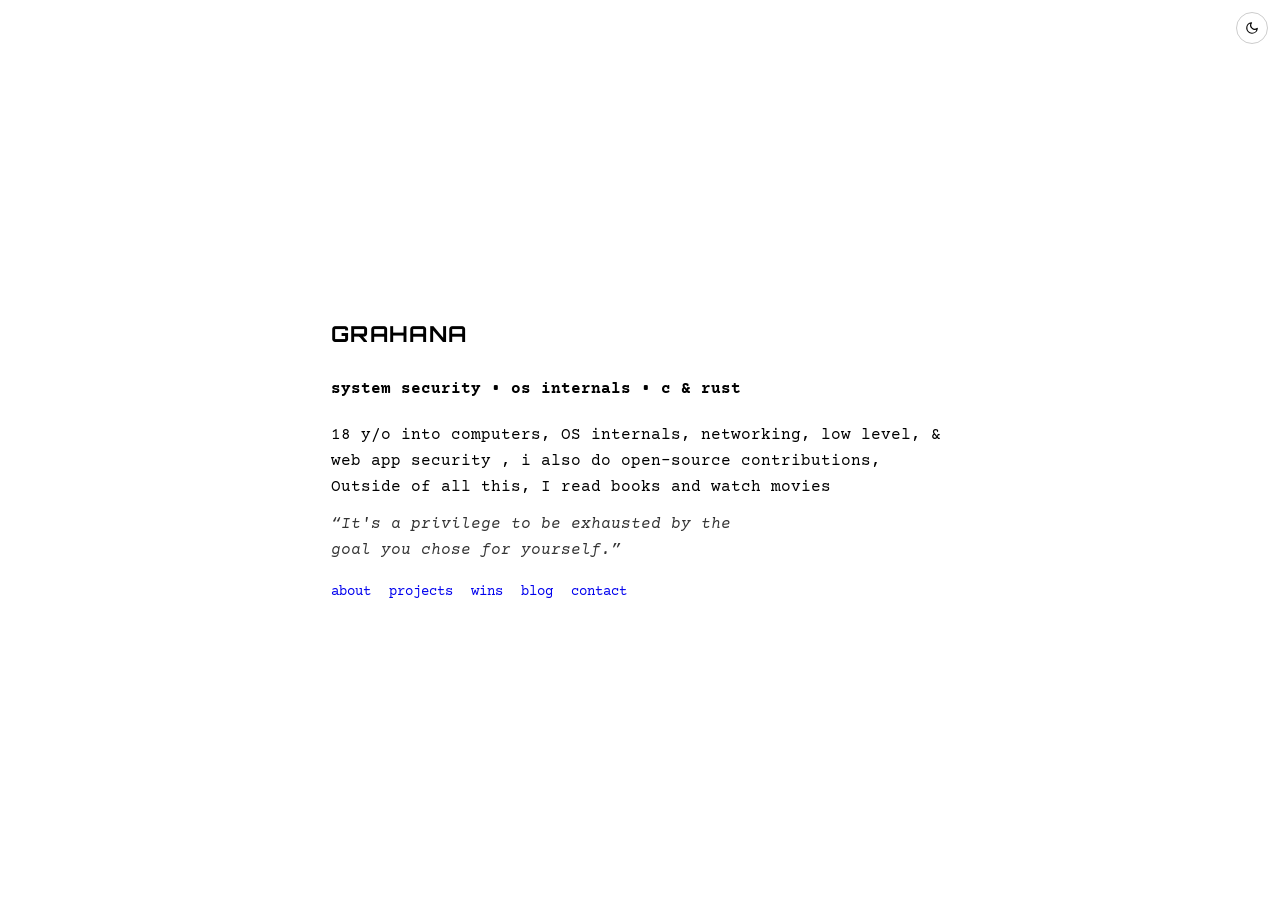
==== index.html @ 458f2785 "Update landing intro, theme toggle, and heading sizes" ====
<!DOCTYPE html>
<html lang="en">
<head>
<meta charset="UTF-8" />
<meta name="viewport" content="width=device-width, initial-scale=1.0" />
<title>Grahana — Security Engineer</title>
<meta name="description" content="Nandan Kumar C — Cybersecurity, Backend Engineering, Linux." />
<meta name="theme-color" content="#ffffff" />
<link rel="icon" type="image/jpeg" href="favicon.jpg" />
<link rel="apple-touch-icon" href="favicon.jpg" />
<link rel="preconnect" href="https://fonts.googleapis.com">
<link rel="preconnect" href="https://fonts.gstatic.com" crossorigin>
<link href="https://fonts.googleapis.com/css2?family=Courier+Prime:ital,wght@0,400;0,700;1,400&display=swap" rel="stylesheet">
<link href="https://fonts.googleapis.com/css2?family=Orbitron:wght@700&display=swap" rel="stylesheet">
<link rel="stylesheet" href="style.css" />
</head>
<body>
<main class="landing">
<h1>GRAHANA</h1>
<h4>system security • os internals • c & rust </h4>
<p>18 y/o into computers, OS internals, networking, low level, &amp; web app security , i also do open-source contributions, Outside of all this, I read books and watch movies</p>
<blockquote class="motto">“It's a privilege to be exhausted by the goal you chose for yourself.”</blockquote>

<nav>
<a href="about.html">about</a>
<a href="projects.html">projects</a>
<a href="wins.html">wins</a>
<a href="blog.html">blog</a>
<a href="contact.html">contact</a>
</nav>
</main>
<script src="script.js" defer></script>
</body>
</html>
---- style.css ----
:root{
  --bg:#fff;
  --ink:#000;
  --soft:#333;
  --muted:#555;
  --link:#0000EE;
  --line:#ccc;
  --sel-bg:#444;
  --sel-ink:#fff;
}
[data-theme="dark"]{
  --bg:#0e0e11;
  --ink:#e8e6e1;
  --soft:#c9c4ba;
  --muted:#9d978b;
  --link:#8aa6ff;
  --line:#2e2e34;
  --sel-bg:#e8e6e1;
  --sel-ink:#0e0e11;
}
html{scroll-behavior:smooth}
body{
  margin:0;
  background:var(--bg);
  color:var(--ink);
  font-family:"Courier Prime", "Courier New", monospace;
  font-size:16px;
  line-height:1.6;
}

/* landing */
.landing{
  text-align:left;
  padding:40px 16px 20px;
  min-height:100vh;
  min-height:100dvh;
  box-sizing:border-box;
  display:flex;
  flex-direction:column;
  justify-content:center;
}
.landing h1{font-family:"Orbitron", "Courier Prime", monospace; font-weight:700; letter-spacing:0.06em; font-size:22px; margin:0 0 4px}
.landing .tagline{color:var(--soft); margin:0 0 8px}
.landing .about-line{max-width:480px; margin:0 0 16px}
.landing .eyebrow{font-size:14px; color:var(--muted); margin:14px 0 0}
.landing .motto{font-style:italic; color:var(--soft); max-width:440px; margin:0 0 18px}
.landing-nav{margin:10px 0 0}
.landing-nav a{margin:0 6px 0 0}
nav{
  font-size:14px;
  display:flex; gap:18px; flex-wrap:wrap;
}
nav a{text-decoration:none}
.scroll-hint{display:none}

/* content */
main{max-width:650px; margin:0 auto; padding:10px 16px 50px}
h1,h2,h3{font-weight:700; margin:0 0 8px}
h1{font-size:22px}
h2{font-size:18px; margin:0 0 8px}
h3{font-size:16px; margin:18px 0 4px}
p{margin:0 0 12px}
ul{margin:0 0 12px; padding-left:22px}
section{margin:0; scroll-margin-top:16px}
.label{font-size:14px; color:var(--muted); margin:0}
.small{font-size:14px; color:var(--soft)}
.muted{color:var(--muted)}
a{color:var(--link); overflow-wrap:break-word}
img{max-width:100%; height:auto}
hr{border:none; border-top:1px solid var(--line); margin:24px 0}
.quote{margin:0 0 12px; padding-left:12px; border-left:3px solid var(--line)}
.quote p{font-style:italic; margin:0 0 4px}
.quote cite{font-size:13px; color:var(--muted); font-style:normal}
footer{font-size:14px; color:var(--soft)}

/* inverted text selection — follows theme */
::selection{background:var(--sel-bg); color:var(--sel-ink); text-shadow:none}
::-moz-selection{background:var(--sel-bg); color:var(--sel-ink); text-shadow:none}

/* dark-mode toggle */
.theme-toggle{
  position:fixed; top:12px; right:12px; z-index:50;
  width:32px; height:32px;
  display:inline-flex; align-items:center; justify-content:center;
  background:var(--bg); color:var(--ink);
  border:1px solid var(--line); border-radius:50%;
  padding:0; cursor:pointer; line-height:1;
}
.theme-toggle svg{width:14px; height:14px; display:block}
.theme-toggle:hover{border-color:var(--muted)}

/* phones */
@media(max-width:600px){
  body{font-size:15px}
  .landing{padding:32px 14px 16px}
  .landing h1{font-size:17px}
  main{padding:8px 14px 40px}
  nav{gap:14px; font-size:13px}
  h1{font-size:20px}
  h2{font-size:17px}
  ul{padding-left:18px}
}

/* motion */
@media(prefers-reduced-motion:reduce){
  html{scroll-behavior:auto}
}

/* starry night — canvas injected by JS, visible in dark mode only */
#starfield{
  position:fixed; inset:0; width:100%; height:100%;
  z-index:0; pointer-events:none; display:none;
}
[data-theme="dark"] #starfield{display:block}
[data-theme="dark"] main{position:relative; z-index:1}
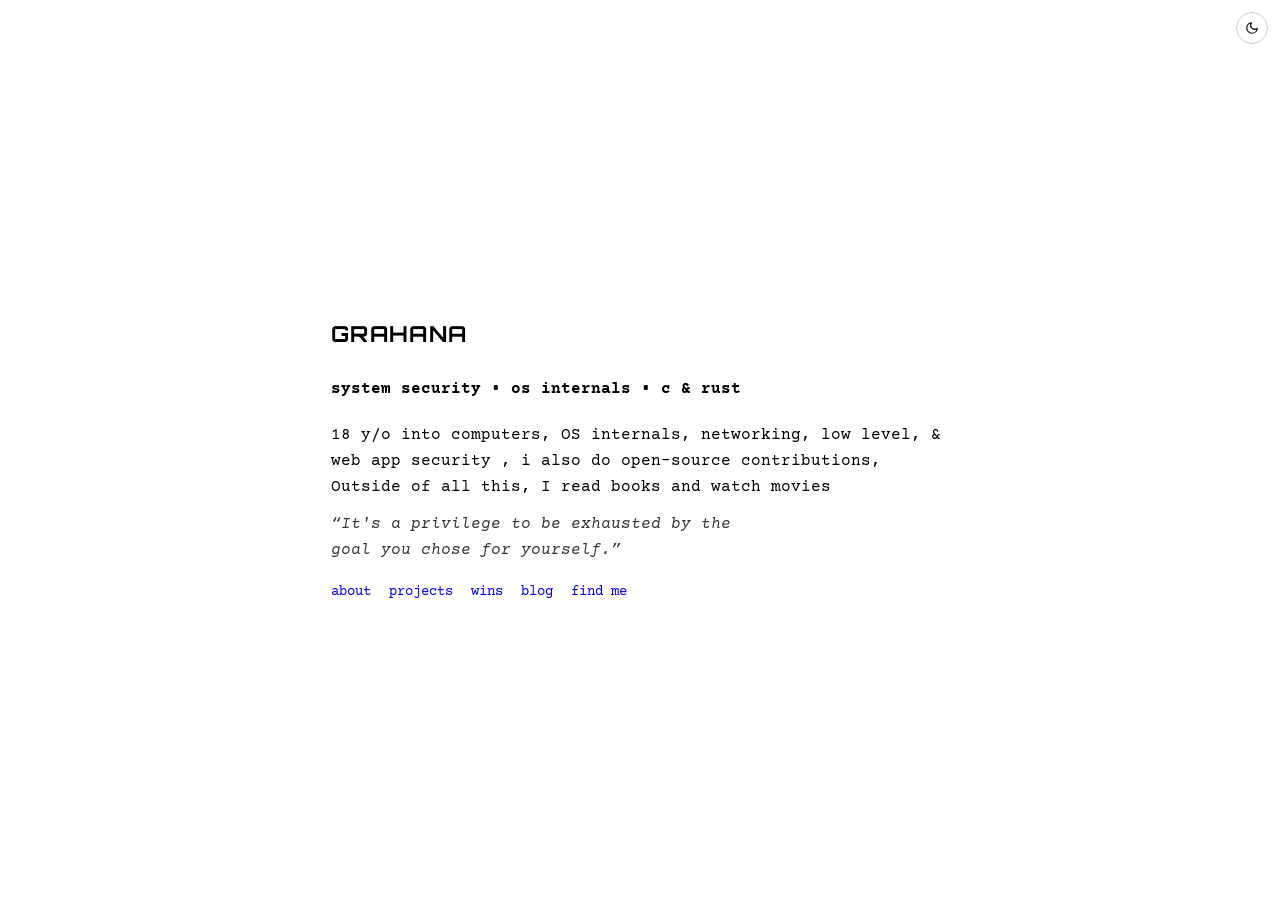
==== commit 6cfeb267: "Rename contact section to find me, add Letterboxd" ====
--- a/index.html
+++ b/index.html
@@ -26,7 +26,7 @@
 <a href="projects.html">projects</a>
 <a href="wins.html">wins</a>
 <a href="blog.html">blog</a>
-<a href="contact.html">contact</a>
+<a href="contact.html">find me</a>
 </nav>
 </main>
 <script src="script.js" defer></script>
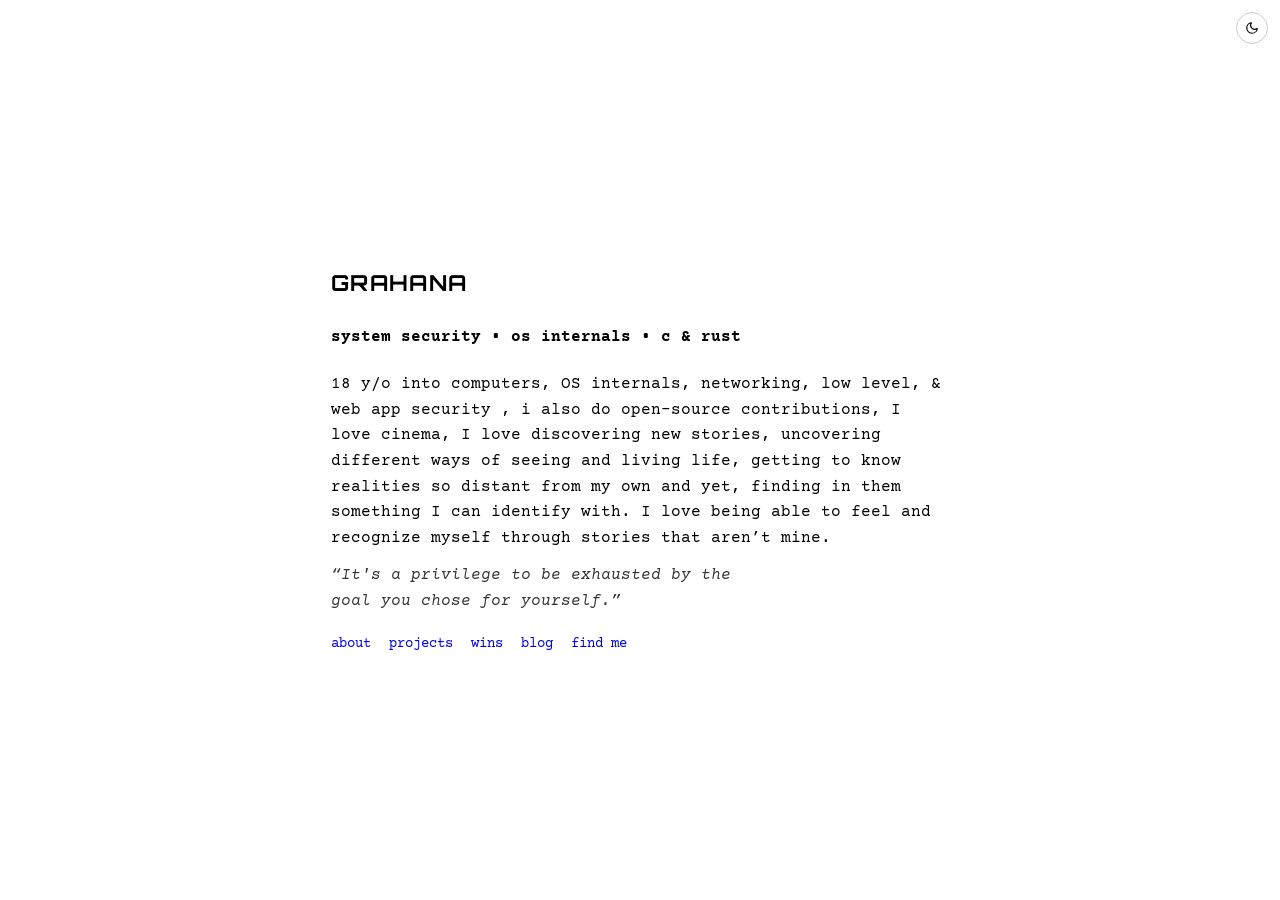
==== commit 43381c49: "Update intro and fix stray text in about" ====
--- a/index.html
+++ b/index.html
@@ -4,7 +4,14 @@
 <meta charset="UTF-8" />
 <meta name="viewport" content="width=device-width, initial-scale=1.0" />
 <title>Grahana — Security Engineer</title>
-<meta name="description" content="Nandan Kumar C — Cybersecurity, Backend Engineering, Linux." />
+<meta name="description" content="Cybersecurity, Backend Engineering, Linux." />
+<meta property="og:title" content="Grahana" />
+<meta property="og:description" content="system security • os internals • c & rust" />
+<meta property="og:type" content="website" />
+<meta property="og:url" content="https://grah4na.github.io/" />
+<meta name="twitter:card" content="summary" />
+<meta name="twitter:title" content="Grahana" />
+<meta name="twitter:description" content="system security • os internals • c & rust" />
 <meta name="theme-color" content="#ffffff" />
 <link rel="icon" type="image/jpeg" href="favicon.jpg" />
 <link rel="apple-touch-icon" href="favicon.jpg" />
@@ -18,7 +25,7 @@
 <main class="landing">
 <h1>GRAHANA</h1>
 <h4>system security • os internals • c & rust </h4>
-<p>18 y/o into computers, OS internals, networking, low level, &amp; web app security , i also do open-source contributions, Outside of all this, I read books and watch movies</p>
+<p>18 y/o into computers, OS internals, networking, low level, &amp; web app security , i also do open-source contributions, I love cinema, I love discovering new stories, uncovering different ways of seeing and living life, getting to know realities so distant from my own and yet, finding in them something I can identify with. I love being able to feel and recognize myself through stories that aren’t mine.</p>
 <blockquote class="motto">“It's a privilege to be exhausted by the goal you chose for yourself.”</blockquote>
 
 <nav>
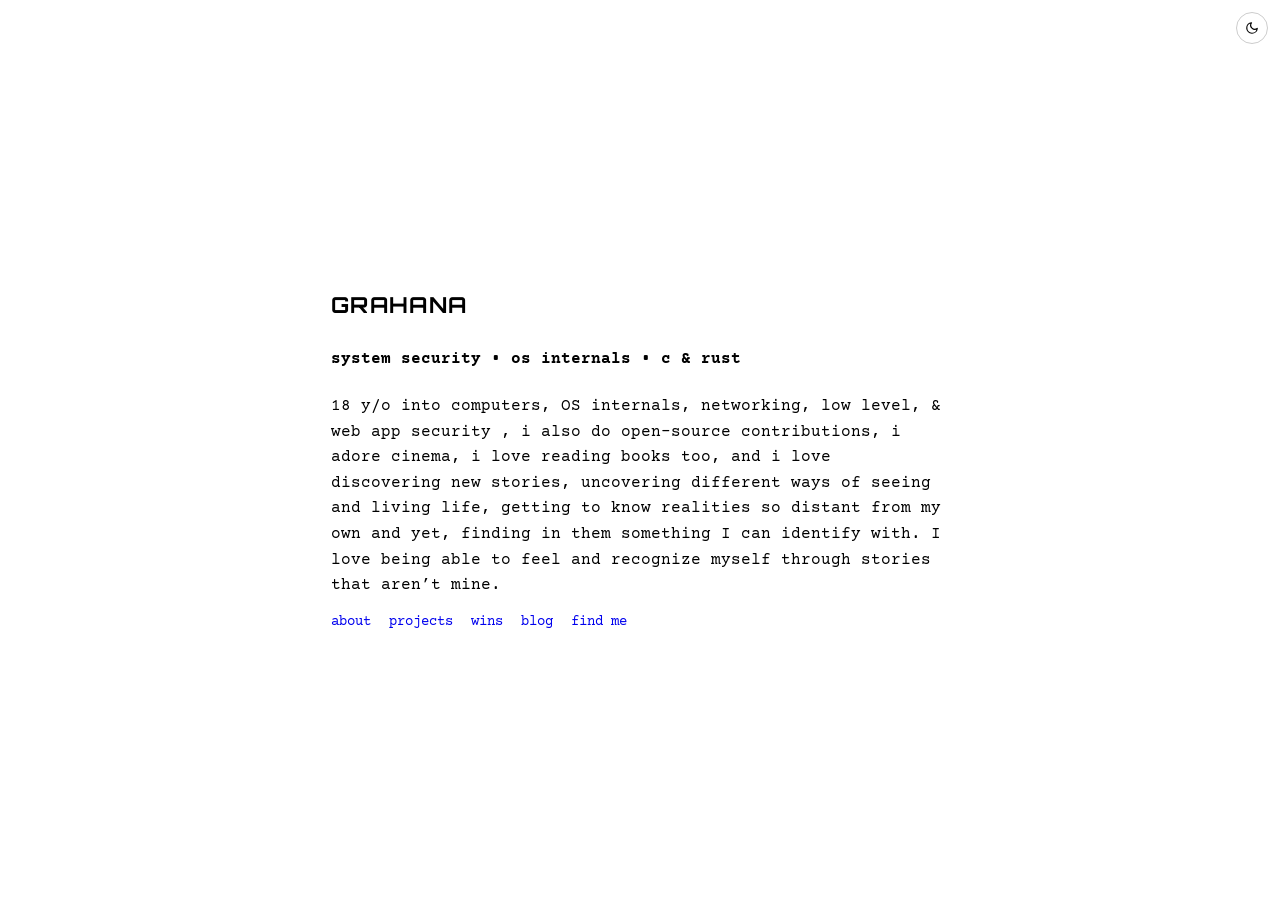
==== commit 9acca65b: "Polish landing intro and remove quote" ====
--- a/index.html
+++ b/index.html
@@ -25,8 +25,7 @@
 <main class="landing">
 <h1>GRAHANA</h1>
 <h4>system security • os internals • c & rust </h4>
-<p>18 y/o into computers, OS internals, networking, low level, &amp; web app security , i also do open-source contributions, I love cinema, I love discovering new stories, uncovering different ways of seeing and living life, getting to know realities so distant from my own and yet, finding in them something I can identify with. I love being able to feel and recognize myself through stories that aren’t mine.</p>
-<blockquote class="motto">“It's a privilege to be exhausted by the goal you chose for yourself.”</blockquote>
+<p>18 y/o into computers, OS internals, networking, low level, &amp; web app security , i also do open-source contributions, i adore cinema, i love reading books too, and i love discovering new stories, uncovering different ways of seeing and living life, getting to know realities so distant from my own and yet, finding in them something I can identify with. I love being able to feel and recognize myself through stories that aren’t mine.</p>
 
 <nav>
 <a href="about.html">about</a>
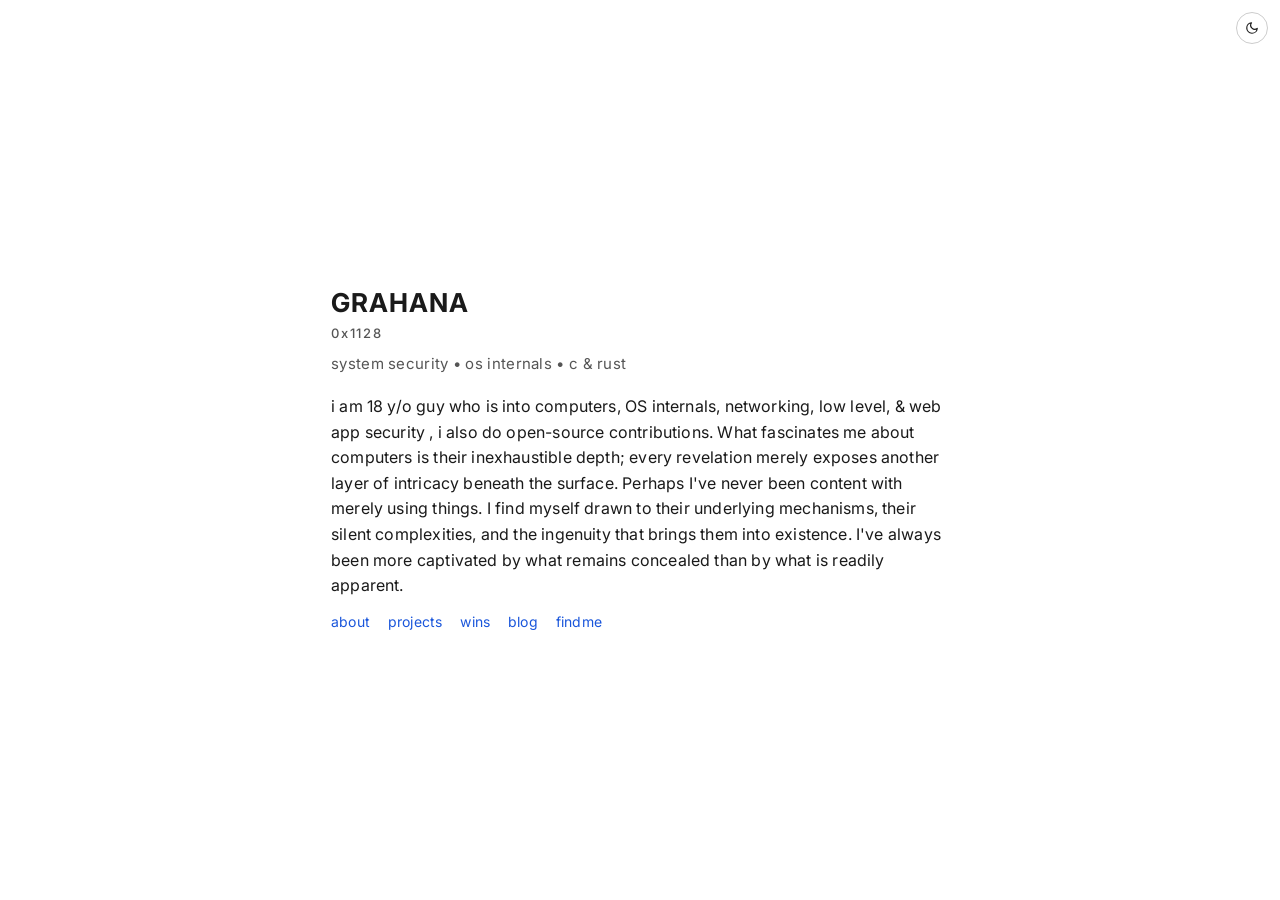
==== commit aaad0fba: "Switch to Inter and refresh landing typography" ====
--- a/index.html
+++ b/index.html
@@ -17,22 +17,22 @@
 <link rel="apple-touch-icon" href="favicon.jpg" />
 <link rel="preconnect" href="https://fonts.googleapis.com">
 <link rel="preconnect" href="https://fonts.gstatic.com" crossorigin>
-<link href="https://fonts.googleapis.com/css2?family=Courier+Prime:ital,wght@0,400;0,700;1,400&display=swap" rel="stylesheet">
-<link href="https://fonts.googleapis.com/css2?family=Orbitron:wght@700&display=swap" rel="stylesheet">
+<link href="https://fonts.googleapis.com/css2?family=Inter:wght@400;500;600;700&display=swap" rel="stylesheet">
 <link rel="stylesheet" href="style.css" />
 </head>
 <body>
 <main class="landing">
 <h1>GRAHANA</h1>
-<h4>system security • os internals • c & rust </h4>
-<p>18 y/o into computers, OS internals, networking, low level, &amp; web app security , i also do open-source contributions, i adore cinema, i love reading books too, and i love discovering new stories, uncovering different ways of seeing and living life, getting to know realities so distant from my own and yet, finding in them something I can identify with. I love being able to feel and recognize myself through stories that aren’t mine.</p>
+<p class="handle">0x1128</p>
+<h4 class="tagline">system security • os internals • c & rust </h4>
+<p class="intro">i am 18 y/o guy who is into computers, OS internals, networking, low level, &amp; web app security , i also do open-source contributions. What fascinates me about computers is their inexhaustible depth; every revelation merely exposes another layer of intricacy beneath the surface. Perhaps I've never been content with merely using things. I find myself drawn to their underlying mechanisms, their silent complexities, and the ingenuity that brings them into existence. I've always been more captivated by what remains concealed than by what is readily apparent.</p>
 
 <nav>
 <a href="about.html">about</a>
 <a href="projects.html">projects</a>
 <a href="wins.html">wins</a>
 <a href="blog.html">blog</a>
-<a href="contact.html">find me</a>
+<a href="contact.html">findme</a>
 </nav>
 </main>
 <script src="script.js" defer></script>
--- a/style.css
+++ b/style.css
@@ -1,9 +1,9 @@
 :root{
   --bg:#fff;
-  --ink:#000;
+  --ink:#1a1a1a;
   --soft:#333;
   --muted:#555;
-  --link:#0000EE;
+  --link:#1a56db;
   --line:#ccc;
   --sel-bg:#444;
   --sel-ink:#fff;
@@ -23,15 +23,23 @@
   margin:0;
   background:var(--bg);
   color:var(--ink);
-  font-family:"Courier Prime", "Courier New", monospace;
-  font-size:16px;
+  font-family:'Inter', sans-serif;
+  font-weight:400;
+  font-size:18px;
   line-height:1.6;
+  letter-spacing:0.01em;
+  -webkit-font-smoothing:antialiased;
+  -moz-osx-font-smoothing:grayscale;
+  text-rendering:optimizeLegibility;
+  transition:background-color .25s ease, color .25s ease;
 }
 
 /* landing */
 .landing{
   text-align:left;
   padding:40px 16px 20px;
+  max-width:650px;
+  margin:0 auto;
   min-height:100vh;
   min-height:100dvh;
   box-sizing:border-box;
@@ -39,8 +47,10 @@
   flex-direction:column;
   justify-content:center;
 }
-.landing h1{font-family:"Orbitron", "Courier Prime", monospace; font-weight:700; letter-spacing:0.06em; font-size:22px; margin:0 0 4px}
-.landing .tagline{color:var(--soft); margin:0 0 8px}
+.landing h1{font-family:'Inter', sans-serif; font-weight:700; letter-spacing:0.04em; font-size:26px; margin:0 0 4px}
+.landing .handle{font-size:13px; font-weight:500; letter-spacing:0.14em; color:var(--muted); margin:0 0 8px}
+.landing .intro{font-size:16px}
+.landing .tagline{color:var(--muted); font-size:15px; font-weight:400; letter-spacing:0.02em; margin:0 0 18px}
 .landing .about-line{max-width:480px; margin:0 0 16px}
 .landing .eyebrow{font-size:14px; color:var(--muted); margin:14px 0 0}
 .landing .motto{font-style:italic; color:var(--soft); max-width:440px; margin:0 0 18px}
@@ -55,7 +65,9 @@
 
 /* content */
 main{max-width:650px; margin:0 auto; padding:10px 16px 50px}
-h1,h2,h3{font-weight:700; margin:0 0 8px}
+.contact{font-size:16px}
+.contact h1{font-size:20px}
+h1,h2,h3{font-weight:700; margin:0 0 8px; line-height:1.25; letter-spacing:-0.01em}
 h1{font-size:22px}
 h2{font-size:18px; margin:0 0 8px}
 h3{font-size:16px; margin:18px 0 4px}
@@ -66,6 +78,7 @@
 .small{font-size:14px; color:var(--soft)}
 .muted{color:var(--muted)}
 a{color:var(--link); overflow-wrap:break-word}
+b,strong{font-weight:600}
 img{max-width:100%; height:auto}
 hr{border:none; border-top:1px solid var(--line); margin:24px 0}
 .quote{margin:0 0 12px; padding-left:12px; border-left:3px solid var(--line)}
@@ -91,7 +104,6 @@
 
 /* phones */
 @media(max-width:600px){
-  body{font-size:15px}
   .landing{padding:32px 14px 16px}
   .landing h1{font-size:17px}
   main{padding:8px 14px 40px}
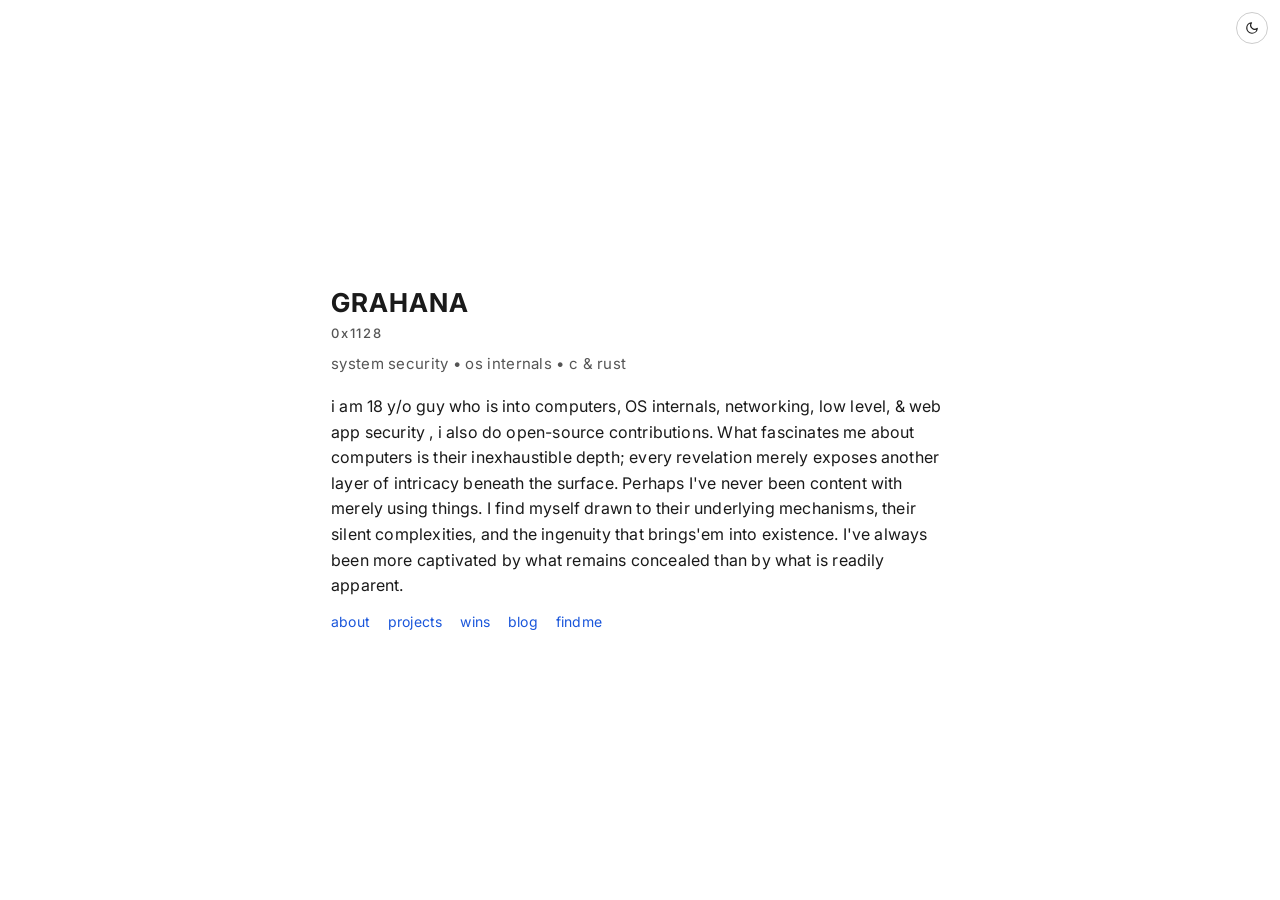
==== commit e1577fea: "small change" ====
--- a/index.html
+++ b/index.html
@@ -2,7 +2,7 @@
 <html lang="en">
 <head>
 <meta charset="UTF-8" />
-<meta name="viewport" content="width=device-width, initial-scale=1.0" />
+<meta name="viewport" content="width=device-width, initial-scale=1.0, viewport-fit=cover" />
 <title>Grahana — Security Engineer</title>
 <meta name="description" content="Cybersecurity, Backend Engineering, Linux." />
 <meta property="og:title" content="Grahana" />
@@ -25,7 +25,7 @@
 <h1>GRAHANA</h1>
 <p class="handle">0x1128</p>
 <h4 class="tagline">system security • os internals • c & rust </h4>
-<p class="intro">i am 18 y/o guy who is into computers, OS internals, networking, low level, &amp; web app security , i also do open-source contributions. What fascinates me about computers is their inexhaustible depth; every revelation merely exposes another layer of intricacy beneath the surface. Perhaps I've never been content with merely using things. I find myself drawn to their underlying mechanisms, their silent complexities, and the ingenuity that brings them into existence. I've always been more captivated by what remains concealed than by what is readily apparent.</p>
+<p class="intro">i am 18 y/o guy who is into computers, OS internals, networking, low level, &amp; web app security , i also do open-source contributions. What fascinates me about computers is their inexhaustible depth; every revelation merely exposes another layer of intricacy beneath the surface. Perhaps I've never been content with merely using things. I find myself drawn to their underlying mechanisms, their silent complexities, and the ingenuity that brings'em into existence. I've always been more captivated by what remains concealed than by what is readily apparent.</p>
 
 <nav>
 <a href="about.html">about</a>
--- a/style.css
+++ b/style.css
@@ -18,9 +18,10 @@
   --sel-bg:#e8e6e1;
   --sel-ink:#0e0e11;
 }
-html{scroll-behavior:smooth}
+html{scroll-behavior:smooth; -webkit-text-size-adjust:100%}
 body{
   margin:0;
+  overflow-x:hidden;
   background:var(--bg);
   color:var(--ink);
   font-family:'Inter', sans-serif;
@@ -67,6 +68,7 @@
 main{max-width:650px; margin:0 auto; padding:10px 16px 50px}
 .contact{font-size:16px}
 .contact h1{font-size:20px}
+.about{font-size:16px}
 h1,h2,h3{font-weight:700; margin:0 0 8px; line-height:1.25; letter-spacing:-0.01em}
 h1{font-size:22px}
 h2{font-size:18px; margin:0 0 8px}
@@ -104,10 +106,13 @@
 
 /* phones */
 @media(max-width:600px){
-  .landing{padding:32px 14px 16px}
+  .landing{padding:32px max(14px, env(safe-area-inset-right)) calc(16px + env(safe-area-inset-bottom)) max(14px, env(safe-area-inset-left))}
+  main{padding:8px max(14px, env(safe-area-inset-right)) calc(40px + env(safe-area-inset-bottom)) max(14px, env(safe-area-inset-left))}
+  .theme-toggle{width:40px; height:40px; top:max(12px, env(safe-area-inset-top)); right:max(12px, env(safe-area-inset-right))}
+  .theme-toggle svg{width:16px; height:16px}
   .landing h1{font-size:17px}
-  main{padding:8px 14px 40px}
-  nav{gap:14px; font-size:13px}
+  nav{gap:14px 18px; font-size:13px}
+  nav a{padding:4px 0}
   h1{font-size:20px}
   h2{font-size:17px}
   ul{padding-left:18px}
@@ -125,3 +130,10 @@
 }
 [data-theme="dark"] #starfield{display:block}
 [data-theme="dark"] main{position:relative; z-index:1}
+
+/* lenis smooth scrolling */
+html.lenis, html.lenis body{height:auto}
+.lenis.lenis-smooth{scroll-behavior:auto !important}
+.lenis.lenis-smooth [data-lenis-prevent]{overscroll-behavior:contain}
+.lenis.lenis-stopped{overflow:hidden}
+.lenis.lenis-smooth iframe{pointer-events:none}
